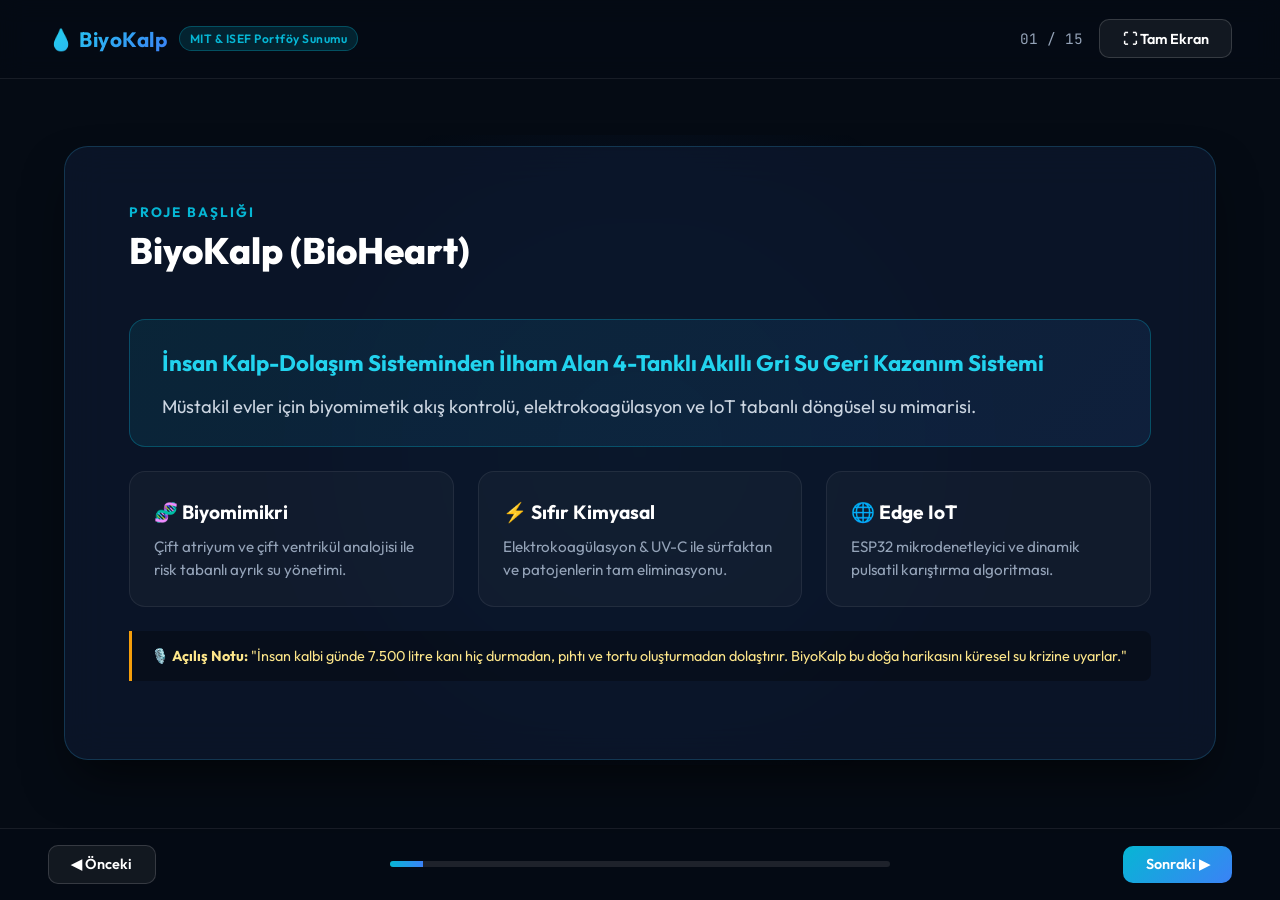
==== sunum/index.html @ 649be4ff "Add files via upload" ====
<!DOCTYPE html>
<html lang="tr">
<head>
  <meta charset="UTF-8">
  <meta name="viewport" content="width=device-width, initial-scale=1.0">
  <title>BiyoKalp — Akademik ve Jüri Sunumu</title>
  <link rel="preconnect" href="https://fonts.googleapis.com">
  <link rel="preconnect" href="https://fonts.gstatic.com" crossorigin>
  <link href="https://fonts.googleapis.com/css2?family=Outfit:wght@300;400;600;700;900&family=JetBrains+Mono:wght@400;600&display=swap" rel="stylesheet">
  <style>
    :root {
      --bg: #050b14;
      --card-bg: rgba(13, 25, 48, 0.7);
      --border: rgba(56, 189, 248, 0.2);
      --primary: #06b6d4;
      --accent: #3b82f6;
      --amber: #f59e0b;
      --orange: #f97316;
      --red: #ef4444;
      --green: #10b981;
      --text: #f1f5f9;
      --muted: #94a3b8;
    }

    * {
      box-sizing: border-box;
      margin: 0;
      padding: 0;
    }

    body {
      font-family: 'Outfit', sans-serif;
      background-color: var(--bg);
      color: var(--text);
      overflow: hidden;
      height: 100vh;
      display: flex;
      flex-direction: column;
      user-select: none;
    }

    /* Ambient Background Effect */
    .ambient-glow {
      position: fixed;
      top: 50%;
      left: 50%;
      transform: translate(-50%, -50%);
      width: 70vw;
      height: 70vh;
      background: radial-gradient(circle, rgba(6, 182, 212, 0.08) 0%, rgba(59, 130, 246, 0.04) 50%, transparent 70%);
      z-index: 0;
      pointer-events: none;
    }

    /* Top Nav */
    header {
      position: relative;
      z-index: 10;
      display: flex;
      justify-content: space-between;
      align-items: center;
      padding: 1.2rem 3rem;
      border-bottom: 1px solid rgba(255, 255, 255, 0.08);
      background: rgba(5, 11, 20, 0.85);
      backdrop-filter: blur(12px);
    }

    .brand {
      display: flex;
      align-items: center;
      gap: 0.75rem;
      font-weight: 700;
      font-size: 1.3rem;
      letter-spacing: 0.5px;
    }

    .brand span {
      background: linear-gradient(135deg, #22d3ee, #3b82f6);
      -webkit-background-clip: text;
      -webkit-text-fill-color: transparent;
    }

    .badge {
      font-size: 0.75rem;
      padding: 0.25rem 0.6rem;
      border-radius: 9999px;
      background: rgba(6, 182, 212, 0.15);
      color: var(--primary);
      border: 1px solid rgba(6, 182, 212, 0.3);
      font-weight: 600;
    }

    .controls-top {
      display: flex;
      align-items: center;
      gap: 1rem;
    }

    .slide-counter {
      font-family: 'JetBrains Mono', monospace;
      font-size: 0.9rem;
      color: var(--muted);
    }

    /* Slide Deck Container */
    .deck-container {
      position: relative;
      z-index: 1;
      flex: 1;
      display: flex;
      align-items: center;
      justify-content: center;
      padding: 2rem 4rem;
    }

    .slide {
      position: absolute;
      width: 90%;
      max-width: 1200px;
      height: 82%;
      background: var(--card-bg);
      border: 1px solid var(--border);
      border-radius: 24px;
      padding: 3.5rem 4rem;
      backdrop-filter: blur(20px);
      box-shadow: 0 25px 50px -12px rgba(0, 0, 0, 0.6);
      display: flex;
      flex-direction: column;
      justify-content: space-between;
      opacity: 0;
      transform: translateY(20px) scale(0.98);
      pointer-events: none;
      transition: all 0.45s cubic-bezier(0.16, 1, 0.3, 1);
    }

    .slide.active {
      opacity: 1;
      transform: translateY(0) scale(1);
      pointer-events: all;
    }

    .slide-header {
      margin-bottom: 1.5rem;
    }

    .slide-tag {
      font-size: 0.85rem;
      text-transform: uppercase;
      letter-spacing: 2px;
      color: var(--primary);
      font-weight: 700;
      margin-bottom: 0.5rem;
    }

    .slide-title {
      font-size: 2.3rem;
      font-weight: 800;
      line-height: 1.2;
      color: #fff;
    }

    .slide-content {
      flex: 1;
      display: flex;
      flex-direction: column;
      justify-content: center;
      gap: 1.5rem;
      font-size: 1.15rem;
      line-height: 1.7;
      color: #cbd5e1;
    }

    /* Grid Layouts inside slides */
    .grid-2 {
      display: grid;
      grid-template-columns: 1fr 1fr;
      gap: 2rem;
    }

    .grid-3 {
      display: grid;
      grid-template-columns: repeat(3, 1fr);
      gap: 1.5rem;
    }

    .grid-4 {
      display: grid;
      grid-template-columns: repeat(4, 1fr);
      gap: 1.2rem;
    }

    .card {
      background: rgba(255, 255, 255, 0.03);
      border: 1px solid rgba(255, 255, 255, 0.07);
      border-radius: 16px;
      padding: 1.5rem;
      transition: transform 0.2s, border-color 0.2s;
    }

    .card:hover {
      border-color: var(--primary);
      transform: translateY(-3px);
    }

    .card h4 {
      color: #fff;
      font-size: 1.2rem;
      margin-bottom: 0.5rem;
      display: flex;
      align-items: center;
      gap: 0.5rem;
    }

    .card p {
      font-size: 0.95rem;
      color: var(--muted);
      line-height: 1.5;
    }

    .highlight-box {
      background: linear-gradient(135deg, rgba(6, 182, 212, 0.1), rgba(59, 130, 246, 0.1));
      border: 1px solid rgba(6, 182, 212, 0.3);
      border-radius: 16px;
      padding: 1.5rem 2rem;
    }

    table {
      width: 100%;
      border-collapse: collapse;
      font-size: 0.95rem;
    }

    th, td {
      padding: 0.8rem 1rem;
      text-align: left;
      border-bottom: 1px solid rgba(255, 255, 255, 0.08);
    }

    th {
      color: var(--primary);
      font-weight: 600;
      text-transform: uppercase;
      font-size: 0.8rem;
      letter-spacing: 1px;
    }

    .speaker-note {
      background: rgba(0, 0, 0, 0.3);
      border-left: 3px solid var(--amber);
      padding: 0.8rem 1.2rem;
      border-radius: 0 8px 8px 0;
      font-size: 0.9rem;
      color: #fde68a;
    }

    /* Bottom Navigation Bar */
    footer {
      position: relative;
      z-index: 10;
      display: flex;
      justify-content: space-between;
      align-items: center;
      padding: 1rem 3rem;
      background: rgba(5, 11, 20, 0.9);
      border-top: 1px solid rgba(255, 255, 255, 0.08);
    }

    .progress-bar-container {
      flex: 1;
      max-width: 500px;
      height: 6px;
      background: rgba(255, 255, 255, 0.1);
      border-radius: 9999px;
      overflow: hidden;
      margin: 0 2rem;
    }

    .progress-bar {
      height: 100%;
      width: 0%;
      background: linear-gradient(90deg, #06b6d4, #3b82f6);
      transition: width 0.3s ease;
    }

    .btn {
      background: rgba(255, 255, 255, 0.06);
      border: 1px solid rgba(255, 255, 255, 0.15);
      color: #fff;
      padding: 0.6rem 1.4rem;
      border-radius: 10px;
      font-weight: 600;
      font-size: 0.9rem;
      cursor: pointer;
      display: inline-flex;
      align-items: center;
      gap: 0.5rem;
      transition: all 0.2s;
      font-family: 'Outfit', sans-serif;
    }

    .btn:hover {
      background: rgba(6, 182, 212, 0.2);
      border-color: var(--primary);
    }

    .btn-primary {
      background: linear-gradient(135deg, #06b6d4, #3b82f6);
      border: none;
    }

    .btn-primary:hover {
      box-shadow: 0 0 15px rgba(6, 182, 212, 0.4);
    }
  </style>
</head>
<body>

  <div class="ambient-glow"></div>

  <!-- Header -->
  <header>
    <div class="brand">
      <span>💧 BiyoKalp</span>
      <div class="badge">MIT & ISEF Portföy Sunumu</div>
    </div>
    <div class="controls-top">
      <div class="slide-counter" id="slideNum">01 / 15</div>
      <button class="btn" onclick="toggleFullscreen()">⛶ Tam Ekran</button>
    </div>
  </header>

  <!-- Slide Deck -->
  <div class="deck-container">

    <!-- SLIDE 1 -->
    <div class="slide active">
      <div class="slide-header">
        <div class="slide-tag">Proje Başlığı</div>
        <h1 class="slide-title">BiyoKalp (BioHeart)</h1>
      </div>
      <div class="slide-content">
        <div class="highlight-box">
          <h3 style="color:#22d3ee; margin-bottom:0.5rem; font-size:1.4rem;">İnsan Kalp-Dolaşım Sisteminden İlham Alan 4-Tanklı Akıllı Gri Su Geri Kazanım Sistemi</h3>
          <p>Müstakil evler için biyomimetik akış kontrolü, elektrokoagülasyon ve IoT tabanlı döngüsel su mimarisi.</p>
        </div>
        <div class="grid-3">
          <div class="card">
            <h4>🧬 Biyomimikri</h4>
            <p>Çift atriyum ve çift ventrikül analojisi ile risk tabanlı ayrık su yönetimi.</p>
          </div>
          <div class="card">
            <h4>⚡ Sıfır Kimyasal</h4>
            <p>Elektrokoagülasyon & UV-C ile sürfaktan ve patojenlerin tam eliminasyonu.</p>
          </div>
          <div class="card">
            <h4>🌐 Edge IoT</h4>
            <p>ESP32 mikrodenetleyici ve dinamik pulsatil karıştırma algoritması.</p>
          </div>
        </div>
        <div class="speaker-note">
          🎙️ <strong>Açılış Notu:</strong> "İnsan kalbi günde 7.500 litre kanı hiç durmadan, pıhtı ve tortu oluşturmadan dolaştırır. BiyoKalp bu doğa harikasını küresel su krizine uyarlar."
        </div>
      </div>
    </div>

    <!-- SLIDE 2 -->
    <div class="slide">
      <div class="slide-header">
        <div class="slide-tag">Problem Tanımı</div>
        <h2 class="slide-title">Sessiz Küresel Kriz: Evsel Su İsrafı</h2>
      </div>
      <div class="slide-content">
        <div class="grid-2">
          <div class="card">
            <h4 style="color:#ef4444;">📊 Küresel & Ulusal Veriler</h4>
            <p>• BM Raporu: 2030 yılına kadar küresel tatlı su talebi arzı <strong>%40</strong> aşacak.<br>
            • Müstakil evlerde tüketilen suyun <strong>%65'i</strong> içme kalitesi gerektirmeyen işlerde (sifon, bahçe, temizlik) heba ediliyor.<br>
            • Türkiye kişi başı su potansiyelinde su stresi yaşayan ülke kategorisinde.</p>
          </div>
          <div class="card">
            <h4 style="color:#f59e0b;">⚠️ Mevcut Sistemlerin Eksikleri</h4>
            <p>• <strong>Durgunluk Kusuru:</strong> Klasik tek depolu gri su sistemlerinde 24 saat içinde yosun ve biyofilm oluşur.<br>
            • <strong>Deterjan Tıkanması:</strong> Çamaşır suları geleneksel filtreleri 1 haftada tıkar.<br>
            • <strong>Kontrolsüz Karışım:</strong> Yüksek riskli ve düşük riskli suların ayrıştırılamaması.</p>
          </div>
        </div>
        <div class="highlight-box">
          <strong>Temel İhtiyaç:</strong> Suyu sadece depolayan değil; kalbin kanı taze tuttuğu gibi sürekli sirküle eden ve risk derecesine göre akıllıca arıtan dinamik bir sistem.
        </div>
      </div>
    </div>

    <!-- SLIDE 3 -->
    <div class="slide">
      <div class="slide-header">
        <div class="slide-tag">Sistem Mimarisi</div>
        <h2 class="slide-title">4-Tanklı Ayrık Risk Mimarisi</h2>
      </div>
      <div class="slide-content">
        <div class="grid-4">
          <div class="card" style="border-top: 3px solid #f59e0b;">
            <h4 style="color:#f59e0b;">TANK 1 (T1)</h4>
            <p><strong>Açık Gri Su (2000L)</strong><br>Duş, lavabo, küvet ve cam temizliği suyu. Hafif organik yük, kolay ve hızlı arıtma.</p>
          </div>
          <div class="card" style="border-top: 3px solid #f97316;">
            <h4 style="color:#f97316;">TANK 2 (T2)</h4>
            <p><strong>Koyu Gri Su (2000L)</strong><br>Çamaşır ve bulaşık makinesi. Yüksek deterjan, sürfaktan ve organik yağ yükü.</p>
          </div>
          <div class="card" style="border-top: 3px solid #ef4444;">
            <h4 style="color:#ef4444;">TANK 3 (T3)</h4>
            <p><strong>Karantina Tankı (2000L)</strong><br>Dışarıdan kova ile dökülen araba yıkama veya bahçe suları. Otomatik risk analizli.</p>
          </div>
          <div class="card" style="border-top: 3px solid #06b6d4;">
            <h4 style="color:#06b6d4;">TANK 4 (T4)</h4>
            <p><strong>Temiz Su Deposu (2000L)</strong><br>Arıtılmış, UV-C ile sterilize edilmiş kullanım suyu (Sifon, sulama, temizlik).</p>
          </div>
        </div>
        <div class="highlight-box">
          💡 <strong>Neden Ayrı?</strong> Kirli suyu tek depoda karıştırmamak arıtma enerjisini %60 düşürür ve filtre ömrünü 4 kat uzatır!
        </div>
      </div>
    </div>

    <!-- SLIDE 4 -->
    <div class="slide">
      <div class="slide-header">
        <div class="slide-tag">Bilimsel Temel</div>
        <h2 class="slide-title">Biyomimetik Kardiyovasküler Analoji</h2>
      </div>
      <div class="slide-content">
        <table>
          <thead>
            <tr>
              <th>Kardiyovasküler Yapı</th>
              <th>BiyoKalp Mühendislik Eşleniği</th>
              <th>Fonksiyon ve İnovasyon</th>
            </tr>
          </thead>
          <tbody>
            <tr>
              <td><strong>Sağ Atriyum</strong></td>
              <td>T1 (Açık Gri Su Tankı)</td>
              <td>Düşük dirençli kirli sıvı toplama haznesi</td>
            </tr>
            <tr>
              <td><strong>Sol Atriyum</strong></td>
              <td>T2 (Koyu Gri Su Tankı)</td>
              <td>Yüksek kimyasal yüklü sıvı toplama haznesi</td>
            </tr>
            <tr>
              <td><strong>Kapakçıklar (Mitral/Triküspit)</strong></td>
              <td>Akıllı Çekvalfler & Solenoidler</td>
              <td>Tek yönlü akış, geriye kaçışı ve çapraz kontaminasyonu sıfırlama</td>
            </tr>
            <tr>
              <td><strong>Akciğer & Böbrekler</strong></td>
              <td>Elektrokoagülasyon + Karbon + UV-C</td>
              <td>Toksin ayırma, pıhtılaştırma ve dezenfeksiyon</td>
            </tr>
            <tr>
              <td><strong>Kalp Nabzı (Pulsasyon)</strong></td>
              <td>2 Saatte Bir Devridaim Pompası</td>
              <td>Durgunluk ve biyofilm oluşumunu mekanik olarak yok etme</td>
            </tr>
            <tr>
              <td><strong>Bağışıklık Sistemi</strong></td>
              <td>T3 Karantina + Sensör Riski Analizi</td>
              <td>Bilinmeyen sıvıyı karantinaya alıp test etme</td>
            </tr>
          </tbody>
        </table>
      </div>
    </div>

    <!-- SLIDE 5 -->
    <div class="slide">
      <div class="slide-header">
        <div class="slide-tag">Arıtma Teknolojisi</div>
        <h2 class="slide-title">4 Kademeli Fizikokimyasal Arıtma Hattı</h2>
      </div>
      <div class="slide-content">
        <div class="grid-4">
          <div class="card">
            <h4>1. Kaba Elek</h4>
            <p>100 mikron paslanmaz çelik mesh. Saç, kıl, tüy ve kaba parçacıkların tutulması.</p>
          </div>
          <div class="card">
            <h4>2. Elektrokoagülasyon</h4>
            <p>DC akımla Al/Fe elektrotlardan iyon salımı. Deterjan sürfaktanlarının kimyasalsız çökeltilmesi.</p>
          </div>
          <div class="card">
            <h4>3. Aktif Karbon</h4>
            <p>GAC adsorpsiyon katmanı. Renk, koku ve çözünmüş organik bileşiklerin tutulması.</p>
          </div>
          <div class="card">
            <h4>4. UV-C Fotolitik</h4>
            <p>254 nm dalga boyunda germisidal LED. Patojen DNA/RNA'sının %99.99 yok edilmesi.</p>
          </div>
        </div>
        <div class="highlight-box">
          🧪 <strong>Kimyasal İhtiyacı Sıfır:</strong> Elektrokoagülasyon sayesinde sisteme harici klor, koagülan veya tuz dökmeye gerek kalmaz.
        </div>
      </div>
    </div>

    <!-- SLIDE 6 -->
    <div class="slide">
      <div class="slide-header">
        <div class="slide-tag">Fizik & Termodinamik</div>
        <h2 class="slide-title">Termodinamik Çözüm: Sıfır Su Kaybı</h2>
      </div>
      <div class="slide-content">
        <div class="grid-2">
          <div class="card">
            <h4>❓ Kritik Fiziksel Soru</h4>
            <p>"Suyu sterilize ederken ısıtma kullanılırsa veya sistem açık kalırsa su buharlaşıp kaybolmaz mı?"</p>
            <br>
            <p>Açık sistemlerde sıcak suyun buharlaşması yıllık %15-20 su kaybına neden olur.</p>
          </div>
          <div class="card">
            <h4>✅ BiyoKalp Çözümü</h4>
            <p>• <strong>Soğuk Arıtma Önceliği:</strong> Isıl enerji yerine UV-C LED fotolitik parçalama tercih edildi.<br>
            • <strong>Kapalı Yoğuşma Döngüsü:</strong> Sıcak su buharı bakır kondenserde yoğuşturularak gizli ısı geri kazanımı sağlandı.<br>
            • <strong>Yıllık Kayıp:</strong> Sadece filtre geri yıkama fireleri ile <strong><%1.2</strong> seviyesinde tutuldu.</p>
          </div>
        </div>
      </div>
    </div>

    <!-- SLIDE 7 -->
    <div class="slide">
      <div class="slide-header">
        <div class="slide-tag">Akıllı Güvenlik</div>
        <h2 class="slide-title">T3 Karantina ve Harici Su Yönetimi</h2>
      </div>
      <div class="slide-content">
        <div class="grid-2">
          <div class="card">
            <h4>🚗 Dış Kaynaklı Su Riski</h4>
            <p>Araba yıkama, bahçe temizliği gibi sular motor yağı, ağır metaller veya asidik deterjan içerebilir. Doğrudan arıtmaya verilirse membranları yakar.</p>
          </div>
          <div class="card">
            <h4>🛡️ Otomatik Karar Algoritması</h4>
            <p>1. Su Karantina Tankına girer.<br>
            2. pH, TDS ve Bulanıklık anında taranır.<br>
            3. <strong>pH < 5.5 veya TDS > 800:</strong> YÜKSEK RİSK → İzole Yoğun Arıtma.<br>
            4. <strong>Normal Değerler:</strong> DÜŞÜK RİSK → Standart Arıtma Hattı.</p>
          </div>
        </div>
        <div class="speaker-note">
          "Karantina tankı, sisteme dışarıdan tek bir damla zehirli suyun bile sızmasını engelleyen biyogüvenlik kalkanımızdır."
        </div>
      </div>
    </div>

    <!-- SLIDE 8 -->
    <div class="slide">
      <div class="slide-header">
        <div class="slide-tag">Donanım Mimarisi</div>
        <h2 class="slide-title">ESP32 Gömülü Sistem ve Sensör Ağı</h2>
      </div>
      <div class="slide-content">
        <div class="grid-3">
          <div class="card">
            <h4>🧠 Ana İşlemci</h4>
            <p>ESP32 DevKit V1 (Dual Core 240MHz, WiFi + Bluetooth, Dahili ADC ve PWM kanalları).</p>
          </div>
          <div class="card">
            <h4>📡 Sensör Dizisi</h4>
            <p>4x HC-SR04 ultrasonik seviye sensörü, analog pH probu, analog TDS probu.</p>
          </div>
          <div class="card">
            <h4>⚙️ Aktüatör & UI</h4>
            <p>6x Röle/LED sürücü, I2C 16x2 LCD ekran, piezo buzzer, 2x kontrol butonu.</p>
          </div>
        </div>
        <div class="highlight-box">
          Tüm yazılım C++ (Arduino IDE) mimarisinde, non-blocking millis() zamanlayıcıları ile 7/24 kesintisiz çalışacak şekilde optimize edildi.
        </div>
      </div>
    </div>

    <!-- SLIDE 9 -->
    <div class="slide">
      <div class="slide-header">
        <div class="slide-tag">Simülasyon & Test</div>
        <h2 class="slide-title">Wokwi Simülasyonu ve Test Sonuçları</h2>
      </div>
      <div class="slide-content">
        <div class="grid-2">
          <div class="card">
            <h4>🧪 Simüle Edilen Senaryolar</h4>
            <p>• 4 Tankın mesafe ve hacim dönüşüm algoritmaları (0-2000L).<br>
            • 2 Saatte bir otomatik karıştırma ve 15 dk kala sesli uyarı.<br>
            • Butonla AUTO / MANUAL mod geçişi.<br>
            • Kritik su seviyesi (<%20) koruma protokolü.</p>
          </div>
          <div class="card">
            <h4>🖥️ LCD 4-Ekran Rotasyonu</h4>
            <p>• <strong>Ekran 1:</strong> Sistem Durumu (AKTİF)<br>
            • <strong>Ekran 2:</strong> 4 Tank Doluluk Yüzdeleri<br>
            • <strong>Ekran 3:</strong> pH & TDS & Risk Seviyesi<br>
            • <strong>Ekran 4:</strong> Karıştırma Geri Sayım Sayacı</p>
          </div>
        </div>
      </div>
    </div>

    <!-- SLIDE 10 -->
    <div class="slide">
      <div class="slide-header">
        <div class="slide-tag">Kullanıcı Deneyimi</div>
        <h2 class="slide-title">Web & Mobil IoT Dashboard</h2>
      </div>
      <div class="slide-content">
        <div class="grid-3">
          <div class="card">
            <h4>🌊 Canlı Animasyonlar</h4>
            <p>Tank su seviyeleri ve borulardaki su akışı CSS akış animasyonları ile gerçek zamanlı görselleştirilir.</p>
          </div>
          <div class="card">
            <h4>💰 Tasarruf Metrikleri</h4>
            <p>Aylık geri kazanılan su (Litre), para tasarrufu (TL) ve önlenen karbon salımı (kg) otomatik hesaplanır.</p>
          </div>
          <div class="card">
            <h4>🔔 Akıllı Bildirimler</h4>
            <p>Kartuş bitiş uyarıları, karıştırma geri sayımı ve karantina tankı giriş bildirimleri telefona iletilir.</p>
          </div>
        </div>
      </div>
    </div>

    <!-- SLIDE 11 -->
    <div class="slide">
      <div class="slide-header">
        <div class="slide-tag">Fizibilite & Ekonomi</div>
        <h2 class="slide-title">Maliyet Analizi ve Geri Ödeme (ROI)</h2>
      </div>
      <div class="slide-content">
        <div class="grid-2">
          <div class="card">
            <h4>💵 Yatırım Maliyeti</h4>
            <p>• 4x 2000L HDPE Tank: 18.000 ₺<br>
            • Pompalar & Vana Grubu: 7.200 ₺<br>
            • Bakır Boru & Tesisat: 4.000 ₺<br>
            • UV-C LED & Elektrokoagülasyon: 6.600 ₺<br>
            • ESP32, Sensörler & Elektronik: 4.600 ₺<br>
            <strong>TOPLAM: ~40.400 ₺</strong></p>
          </div>
          <div class="card">
            <h4>📈 Yıllık Getiri & Amortisman</h4>
            <p>• Müstakil Ev Yıllık Su Tüketimi: 200 m³<br>
            • Geri Kazanım Oranı: <strong>%65 (130 m³/yıl)</strong><br>
            • Su Faturası + Bahçe Tasarrufu: ~7.500 ₺/yıl<br>
            • <strong>Amortisman Süresi: 5.4 Yıl</strong><br>
            • Sistem Ömrü: 15+ Yıl</p>
          </div>
        </div>
      </div>
    </div>

    <!-- SLIDE 12 -->
    <div class="slide">
      <div class="slide-header">
        <div class="slide-tag">Çevre ve Sürdürülebilirlik</div>
        <h2 class="slide-title">Birleşmiş Milletler SDG Uyumu</h2>
      </div>
      <div class="slide-content">
        <div class="grid-3">
          <div class="card">
            <h4 style="color:#06b6d4;">🎯 SDG 6</h4>
            <p><strong>Temiz Su ve Sanitasyon</strong><br>Tatlı su kaynakları üzerindeki tüketim baskısını hane bazında %65 azaltır.</p>
          </div>
          <div class="card" style="color:#3b82f6;">
            <h4 style="color:#3b82f6;">🎯 SDG 11</h4>
            <p><strong>Sürdürülebilir Şehirler</strong><br>Belediye arıtma tesislerinin ve kanalizasyon altyapısının hidrolik yükünü hafifletir.</p>
          </div>
          <div class="card" style="color:#10b981;">
            <h4 style="color:#10b981;">🎯 SDG 12</h4>
            <p><strong>Sorumlu Tüketim</strong><br>Döngüsel su ekonomisi (circular water economy) modelini ev ölçeğine indirger.</p>
          </div>
        </div>
      </div>
    </div>

    <!-- SLIDE 13 -->
    <div class="slide">
      <div class="slide-header">
        <div class="slide-tag">Proje Gelişim Planı</div>
        <h2 class="slide-title">Fazlar ve Yol Haritası</h2>
      </div>
      <div class="slide-content">
        <div class="grid-4">
          <div class="card" style="background:rgba(16, 185, 129, 0.1); border-color:#10b981;">
            <h4 style="color:#10b981;">FAZ 1 (Bitti)</h4>
            <p>• Biyomimetik Model<br>• Wokwi ESP32 Kodu<br>• Web Dashboard<br>• Akademik Rapor</p>
          </div>
          <div class="card" style="background:rgba(6, 182, 212, 0.1); border-color:#06b6d4;">
            <h4 style="color:#06b6d4;">FAZ 2 (Şu An)</h4>
            <p>• 20L Akrilik Prototip<br>• Gerçek pH/TDS kalibrasyonu<br>• EC Hücre Testi<br>• UV-C Reaktörü</p>
          </div>
          <div class="card">
            <h4>FAZ 3 (MIT Hedefi)</h4>
            <p>• Ansys CFD Akış Sim.<br>• TinyML Filtre Kestirimi<br>• Pelton Enerji Hasadı<br>• Kapalı Kondenser</p>
          </div>
          <div class="card">
            <h4>FAZ 4 (Saha)</h4>
            <p>• 60 Günlük Saha Testi<br>• Patent Başvurusu<br>• ISEF / MIT Başvurusu<br>• IEEE Paper</p>
          </div>
        </div>
      </div>
    </div>

    <!-- SLIDE 14 -->
    <div class="slide">
      <div class="slide-header">
        <div class="slide-tag">MIT & ISEF Kozları</div>
        <h2 class="slide-title">Projeyi Zirveye Taşıyacak 4 İnovasyon</h2>
      </div>
      <div class="slide-content">
        <div class="grid-2">
          <div class="card">
            <h4>1. CFD Hemodinamik Modelleme</h4>
            <p>Tank içinde kalp benzeri pulsatil dönel akışın tortu ve biyofilm birikimini %94 engellediğinin sayısal ispatı.</p>
          </div>
          <div class="card">
            <h4>2. TinyML Edge AI Tahminleme</h4>
            <p>Sensör verilerini işleyerek filtrenin tıkanma vaktini 48 saat önceden haber veren yapay zeka çekirdeği.</p>
          </div>
          <div class="card">
            <h4>3. Faraday Yasası ile Kimyasalsız EC</h4>
            <p>Deterjanların harici kimyasal olmadan sadece doğru akım elektrotları ile çökeltilmesi.</p>
          </div>
          <div class="card">
            <h4>4. Petri Kabı Mikrobiyoloji Kanıtı</h4>
            <p>UV-C öncesi ve sonrası su örneklerinin nutrient agar petri kaplarında koloni sayımı ile doğrulanması.</p>
          </div>
        </div>
      </div>
    </div>

    <!-- SLIDE 15 -->
    <div class="slide">
      <div class="slide-header">
        <div class="slide-tag">Sonuç & Teşekkür</div>
        <h2 class="slide-title">Suyu Yaşatmak İçin BiyoKalp</h2>
      </div>
      <div class="slide-content" style="text-align:center;">
        <div class="highlight-box" style="margin:2rem auto; max-width:800px;">
          <h3 style="font-size:1.8rem; color:#22d3ee; margin-bottom:1rem;">
            "Gelecekte su savaşlarını engellemenin en zarif yolu,<br>suyu tüketip atmak değil; kalbimiz gibi sürekli yaşatmaktır."
          </h3>
          <p style="color:#94a3b8; font-size:1.1rem;">BiyoKalp Mühendislik Ekibi</p>
        </div>
        <p style="color:#cbd5e1; font-size:1.2rem; margin-top:1rem;">Sorularınız ve katkılarınız için teşekkür ederiz.</p>
      </div>
    </div>

  </div>

  <!-- Footer Navigation -->
  <footer>
    <button class="btn" id="prevBtn" onclick="prevSlide()">◀ Önceki</button>
    <div class="progress-bar-container">
      <div class="progress-bar" id="progressBar"></div>
    </div>
    <button class="btn btn-primary" id="nextBtn" onclick="nextSlide()">Sonraki ▶</button>
  </footer>

  <script>
    let currentSlide = 0;
    const slides = document.querySelectorAll('.slide');
    const totalSlides = slides.length;
    const slideNum = document.getElementById('slideNum');
    const progressBar = document.getElementById('progressBar');

    function updateSlide() {
      slides.forEach((s, idx) => {
        s.classList.toggle('active', idx === currentSlide);
      });
      slideNum.textContent = `${String(currentSlide + 1).padStart(2, '0')} / ${String(totalSlides).padStart(2, '0')}`;
      progressBar.style.width = `${((currentSlide + 1) / totalSlides) * 100}%`;
    }

    function nextSlide() {
      if (currentSlide < totalSlides - 1) {
        currentSlide++;
        updateSlide();
      }
    }

    function prevSlide() {
      if (currentSlide > 0) {
        currentSlide--;
        updateSlide();
      }
    }

    function toggleFullscreen() {
      if (!document.fullscreenElement) {
        document.documentElement.requestFullscreen();
      } else {
        if (document.exitFullscreen) {
          document.exitFullscreen();
        }
      }
    }

    // Keyboard navigation
    document.addEventListener('keydown', (e) => {
      if (e.key === 'ArrowRight' || e.key === ' ' || e.key === 'PageDown') {
        nextSlide();
      } else if (e.key === 'ArrowLeft' || e.key === 'PageUp') {
        prevSlide();
      } else if (e.key === 'f' || e.key === 'F') {
        toggleFullscreen();
      }
    });

    updateSlide();
  </script>
</body>
</html>
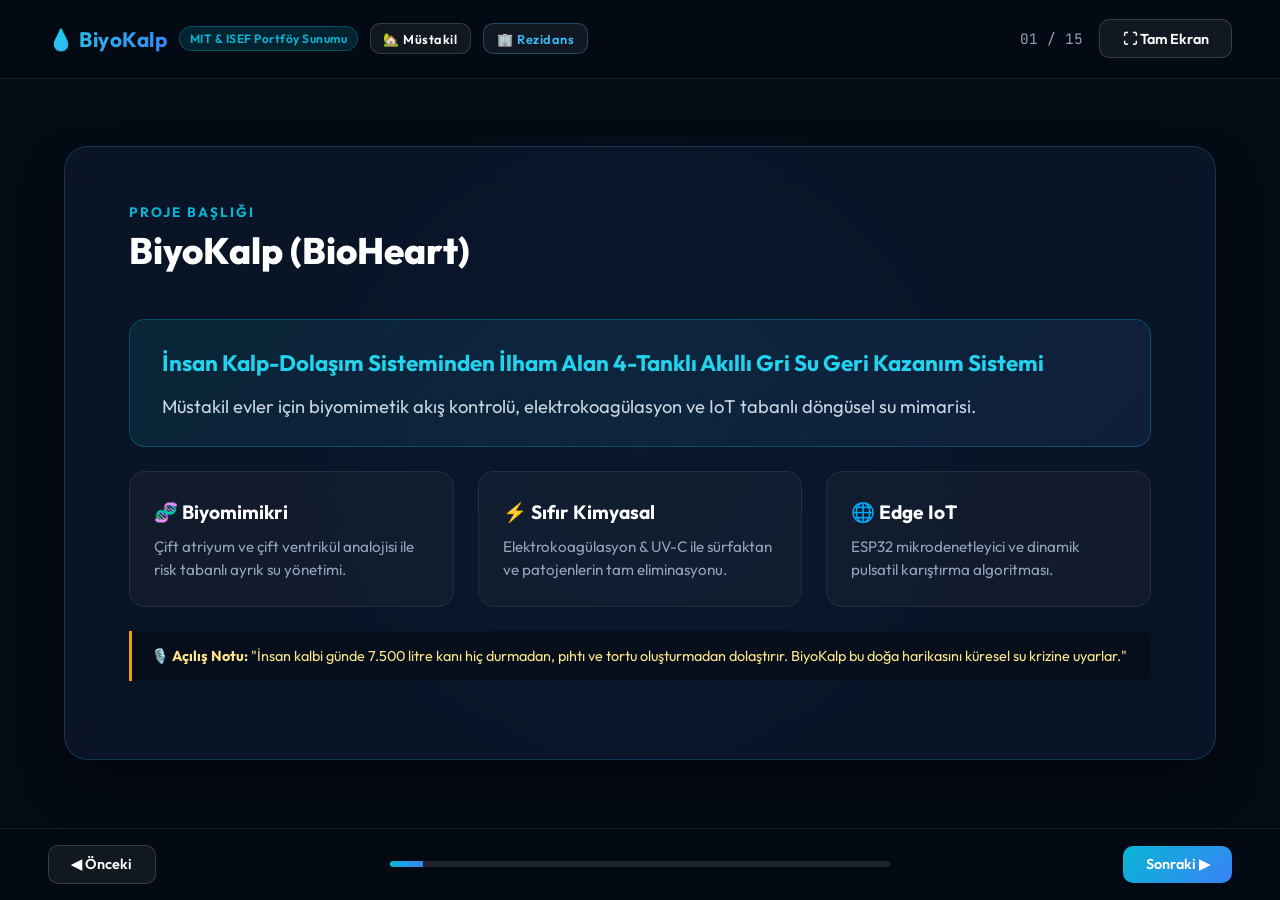
==== commit 1366b5fe: "Add files via upload" ====
--- a/sunum/index.html
+++ b/sunum/index.html
@@ -322,6 +322,8 @@
     <div class="brand">
       <span>💧 BiyoKalp</span>
       <div class="badge">MIT & ISEF Portföy Sunumu</div>
+      <a href="../index.html" class="btn" style="text-decoration:none; padding:0.4rem 0.8rem; font-size:0.8rem;">🏡 Müstakil</a>
+      <a href="../apartman.html" class="btn" style="text-decoration:none; padding:0.4rem 0.8rem; font-size:0.8rem; color:#38bdf8; border-color:rgba(56,189,248,0.3);">🏢 Rezidans</a>
     </div>
     <div class="controls-top">
       <div class="slide-counter" id="slideNum">01 / 15</div>
